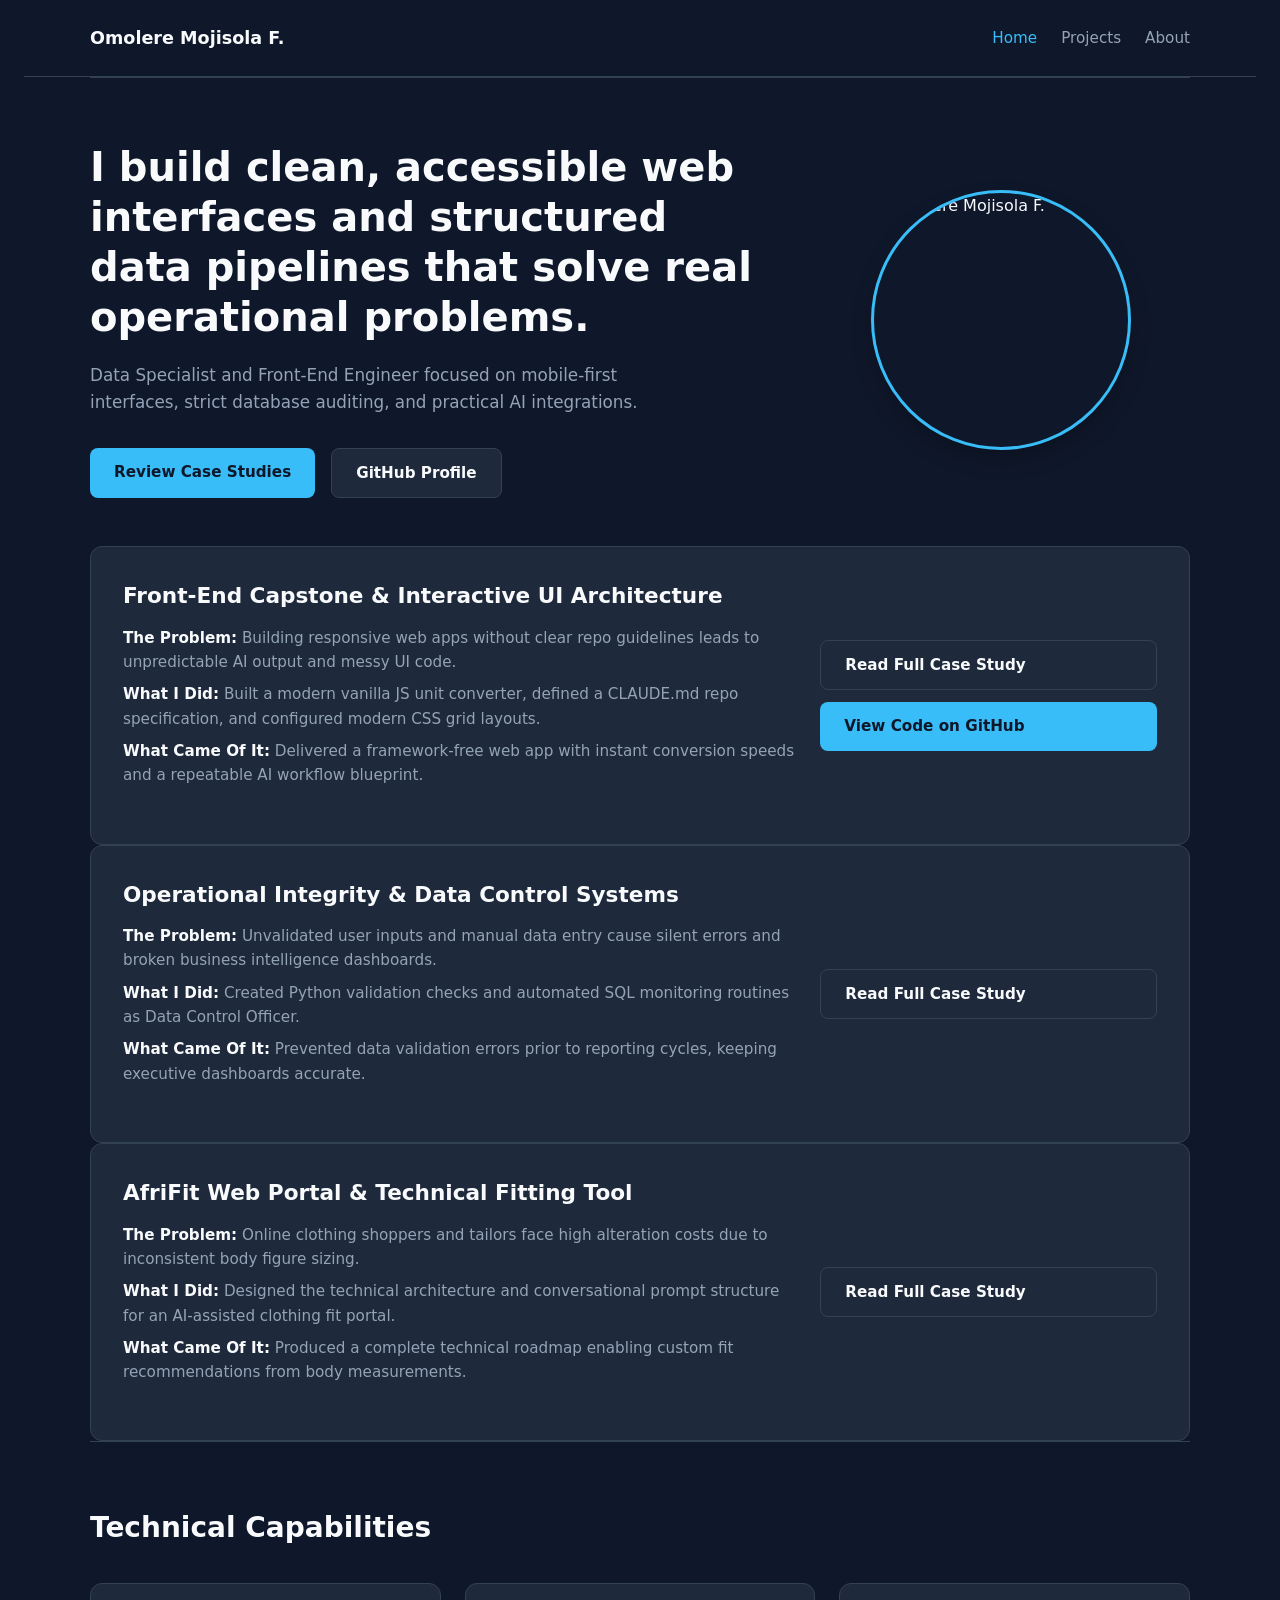
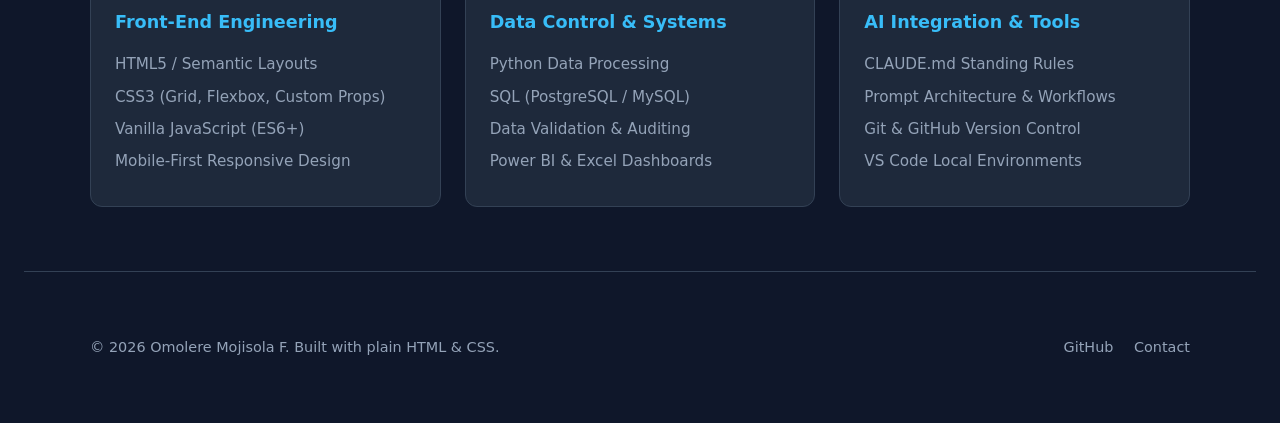
==== index.html @ 1fd0c626 "feat: complete portfolio sitemap and page layouts" ====
<!DOCTYPE html>
<html lang="en">
<head>
  <meta charset="UTF-8">
  <meta name="viewport" content="width=device-width, initial-scale=1.0">
  <title>Omolere Mojisola F. | Front-End & Data Control Engineer</title>
  <link rel="stylesheet" href="style.css">
</head>
<body>

  <!-- Header / Navigation -->
  <header>
    <div class="container">
      <nav>
        <a href="index.html" class="logo">Omolere Mojisola F.</a>
        <ul class="nav-links">
          <li><a href="index.html" class="active">Home</a></li>
          <li><a href="projects.html">Projects</a></li>
          <li><a href="about.html">About</a></li>
        </ul>
      </nav>
    </div>
  </header>

  <main class="container">

    <!-- Hero Section -->
    <section class="hero">
      <div class="hero-container">
        <div class="hero-text">
          <h1>I build clean, accessible web interfaces and structured data pipelines that solve real operational problems.</h1>
          <p>Data Specialist and Front-End Engineer focused on mobile-first interfaces, strict database auditing, and practical AI integrations.</p>
          <div class="hero-ctas">
            <a href="#cases" class="btn btn-primary">Review Case Studies</a>
            <a href="https://github.com/Mkof37" target="_blank" rel="noopener noreferrer" class="btn btn-secondary">GitHub Profile</a>
          </div>
        </div>
        <div class="hero-image-wrapper">
          <img src="C:\Users\Mojisola.Omolere\Desktop\2026_2027 Financial Year\Flyrank AI\Portfolio\img\pro-removebg-preview.png" alt="Omolere Mojisola F." class="profile-img">
        </div>
      </div>
    </section>

    <!-- Featured Case Studies Section --
    <section id="cases">
      <h2 class="section-title">Featured Case Studies</h2>
      <div class="cases-grid">

        <!-- Case 1 (Lead) -->
        <article class="case-card">
          <div class="case-body">
            <h3>Front-End Capstone & Interactive UI Architecture</h3>
            <div class="case-beats">
              <p><strong>The Problem:</strong> Building responsive web apps without clear repo guidelines leads to unpredictable AI output and messy UI code.</p>
              <p><strong>What I Did:</strong> Built a modern vanilla JS unit converter, defined a CLAUDE.md repo specification, and configured modern CSS grid layouts.</p>
              <p><strong>What Came Of It:</strong> Delivered a framework-free web app with instant conversion speeds and a repeatable AI workflow blueprint.</p>
            </div>
          </div>
          <div class="case-action">
            <a href="projects.html#capstone" class="btn btn-secondary">Read Full Case Study</a>
            <a href="https://github.com/Mkof37/Front_End_Capstone" target="_blank" rel="noopener noreferrer" class="btn btn-primary">View Code on GitHub</a>
          </div>
        </article>

        <!-- Case 2 -->
        <article class="case-card">
          <div class="case-body">
            <h3>Operational Integrity & Data Control Systems</h3>
            <div class="case-beats">
              <p><strong>The Problem:</strong> Unvalidated user inputs and manual data entry cause silent errors and broken business intelligence dashboards.</p>
              <p><strong>What I Did:</strong> Created Python validation checks and automated SQL monitoring routines as Data Control Officer.</p>
              <p><strong>What Came Of It:</strong> Prevented data validation errors prior to reporting cycles, keeping executive dashboards accurate.</p>
            </div>
          </div>
          <div class="case-action">
            <a href="projects.html#data-control" class="btn btn-secondary">Read Full Case Study</a>
          </div>
        </article>

        <!-- Case 3 -->
        <article class="case-card">
          <div class="case-body">
            <h3>AfriFit Web Portal & Technical Fitting Tool</h3>
            <div class="case-beats">
              <p><strong>The Problem:</strong> Online clothing shoppers and tailors face high alteration costs due to inconsistent body figure sizing.</p>
              <p><strong>What I Did:</strong> Designed the technical architecture and conversational prompt structure for an AI-assisted clothing fit portal.</p>
              <p><strong>What Came Of It:</strong> Produced a complete technical roadmap enabling custom fit recommendations from body measurements.</p>
            </div>
          </div>
          <div class="case-action">
            <a href="projects.html#afrifit" class="btn btn-secondary">Read Full Case Study</a>
          </div>
        </article>

      </div>
    </section>

    <!-- Technical Skill Matrix -->
    <section>
      <h2 class="section-title">Technical Capabilities</h2>
      <div class="skills-grid">
        <div class="skill-category">
          <h3>Front-End Engineering</h3>
          <ul>
            <li>HTML5 / Semantic Layouts</li>
            <li>CSS3 (Grid, Flexbox, Custom Props)</li>
            <li>Vanilla JavaScript (ES6+)</li>
            <li>Mobile-First Responsive Design</li>
          </ul>
        </div>
        <div class="skill-category">
          <h3>Data Control & Systems</h3>
          <ul>
            <li>Python Data Processing</li>
            <li>SQL (PostgreSQL / MySQL)</li>
            <li>Data Validation & Auditing</li>
            <li>Power BI & Excel Dashboards</li>
          </ul>
        </div>
        <div class="skill-category">
          <h3>AI Integration & Tools</h3>
          <ul>
            <li>CLAUDE.md Standing Rules</li>
            <li>Prompt Architecture & Workflows</li>
            <li>Git & GitHub Version Control</li>
            <li>VS Code Local Environments</li>
          </ul>
        </div>
      </div>
    </section>

  </main>

  <!-- Footer -->
  <footer>
    <div class="container footer-content">
      <p>&copy; 2026 Omolere Mojisola F. Built with plain HTML &amp; CSS.</p>
      <div class="footer-links">
        <a href="https://github.com/Mkof37" target="_blank" rel="noopener noreferrer">GitHub</a>
        <a href="about.html">Contact</a>
      </div>
    </div>
  </footer>

</body>
</html>
---- style.css ----
/* Custom CSS Variables & Theme Setup */
:root {
  --bg-primary: #0f172a;
  --bg-surface: #1e293b;
  --bg-surface-hover: #334155;
  --text-primary: #f8fafc;
  --text-secondary: #94a3b8;
  --accent-color: #38bdf8;
  --accent-hover: #0284c7;
  --border-color: #334155;
  --radius-md: 8px;
  --radius-lg: 12px;
  --font-sans: system-ui, -apple-system, BlinkMacSystemFont, 'Segoe UI', Roboto, sans-serif;
  --font-mono: 'Fira Code', Consolas, Monaco, monospace;
  --max-width: 1100px;
}

* {
  box-sizing: border-box;
  margin: 0;
  padding: 0;
}

body {
  background-color: var(--bg-primary);
  color: var(--text-primary);
  font-family: var(--font-sans);
  line-height: 1.6;
  padding: 0 1.5rem;
}

.container {
  max-width: var(--max-width);
  margin: 0 auto;
}

/* Header & Navigation */
header {
  border-bottom: 1px solid var(--border-color);
  padding: 1.5rem 0;
}

nav {
  display: flex;
  justify-content: space-between;
  align-items: center;
}

.logo {
  font-weight: 700;
  font-size: 1.1rem;
  color: var(--text-primary);
  text-decoration: none;
}

.nav-links {
  display: flex;
  gap: 1.5rem;
  list-style: none;
}

.nav-links a {
  color: var(--text-secondary);
  text-decoration: none;
  font-size: 0.95rem;
  transition: color 0.2s;
}

.nav-links a:hover,
.nav-links a.active {
  color: var(--accent-color);
}

/* Hero Section Layout */
.hero {
  padding: 4rem 0 3rem;
}

.hero-container {
  display: grid;
  grid-template-columns: 1fr;
  gap: 2.5rem;
  align-items: center;
}

@media (min-width: 768px) {
  .hero-container {
    grid-template-columns: 1.8fr 1fr;
  }
}

.hero-text h1 {
  font-size: clamp(1.8rem, 3.5vw, 2.5rem);
  line-height: 1.25;
  margin-bottom: 1.25rem;
}

.hero-text p {
  color: var(--text-secondary);
  font-size: 1.05rem;
  margin-bottom: 2rem;
  max-width: 600px;
}

.hero-ctas {
  display: flex;
  gap: 1rem;
  flex-wrap: wrap;
}

/* Profile Image Styling */
.hero-image-wrapper {
  display: flex;
  justify-content: center;
  align-items: center;
}

.profile-img {
  width: 220px;
  height: 220px;
  object-fit: cover;
  border-radius: 50%;
  border: 3px solid var(--accent-color);
  box-shadow: 0 10px 25px -5px rgba(0, 0, 0, 0.3);
  transition: transform 0.3s ease;
}

@media (min-width: 768px) {
  .profile-img {
    width: 260px;
    height: 260px;
  }
}

.profile-img:hover {
  transform: scale(1.02);
}

/* Buttons */
.btn {
  display: inline-block;
  padding: 0.75rem 1.5rem;
  border-radius: var(--radius-md);
  font-weight: 600;
  text-decoration: none;
  font-size: 0.95rem;
  transition: background-color 0.2s, border-color 0.2s;
}

.btn-primary {
  background-color: var(--accent-color);
  color: var(--bg-primary);
}

.btn-primary:hover {
  background-color: var(--accent-hover);
}

.btn-secondary {
  border: 1px solid var(--border-color);
  color: var(--text-primary);
  background-color: var(--bg-surface);
}

.btn-secondary:hover {
  background-color: var(--bg-surface-hover);
}

/* Section Common */
section {
  padding: 4rem 0;
  border-top: 1px solid var(--border-color);
}

.section-title {
  font-size: 1.75rem;
  margin-bottom: 2rem;
}

/* Case Studies Cards */
.cases-grid {
  display: flex;
  flex-direction: column;
  gap: 2rem;
}

.case-card {
  background-color: var(--bg-surface);
  border: 1px solid var(--border-color);
  border-radius: var(--radius-lg);
  padding: 2rem;
  display: grid;
  grid-template-columns: 1fr;
  gap: 1.5rem;
}

@media (min-width: 768px) {
  .case-card {
    grid-template-columns: 2fr 1fr;
    align-items: center;
  }
}

.case-body h3 {
  font-size: 1.35rem;
  margin-bottom: 0.75rem;
  color: var(--text-primary);
}

.case-beats {
  color: var(--text-secondary);
  font-size: 0.95rem;
  margin-bottom: 1.5rem;
}

.case-beats p {
  margin-bottom: 0.5rem;
}

.case-beats strong {
  color: var(--text-primary);
}

.case-action {
  display: flex;
  flex-direction: column;
  gap: 0.75rem;
}

/* Skills Matrix */
.skills-grid {
  display: grid;
  grid-template-columns: repeat(auto-fit, minmax(280px, 1fr));
  gap: 1.5rem;
}

.skill-category {
  background-color: var(--bg-surface);
  border: 1px solid var(--border-color);
  border-radius: var(--radius-lg);
  padding: 1.5rem;
}

.skill-category h3 {
  font-size: 1.1rem;
  color: var(--accent-color);
  margin-bottom: 1rem;
}

.skill-category ul {
  list-style: none;
  color: var(--text-secondary);
  font-size: 0.95rem;
}

.skill-category li {
  margin-bottom: 0.5rem;
}

/* Footer */
footer {
  padding: 4rem 0;
  border-top: 1px solid var(--border-color);
  color: var(--text-secondary);
  font-size: 0.9rem;
}

.footer-content {
  display: flex;
  justify-content: space-between;
  align-items: center;
  flex-wrap: wrap;
  gap: 1rem;
}

.footer-links a {
  color: var(--text-secondary);
  text-decoration: none;
  margin-left: 1rem;
}

.footer-links a:hover {
  color: var(--accent-color);
}
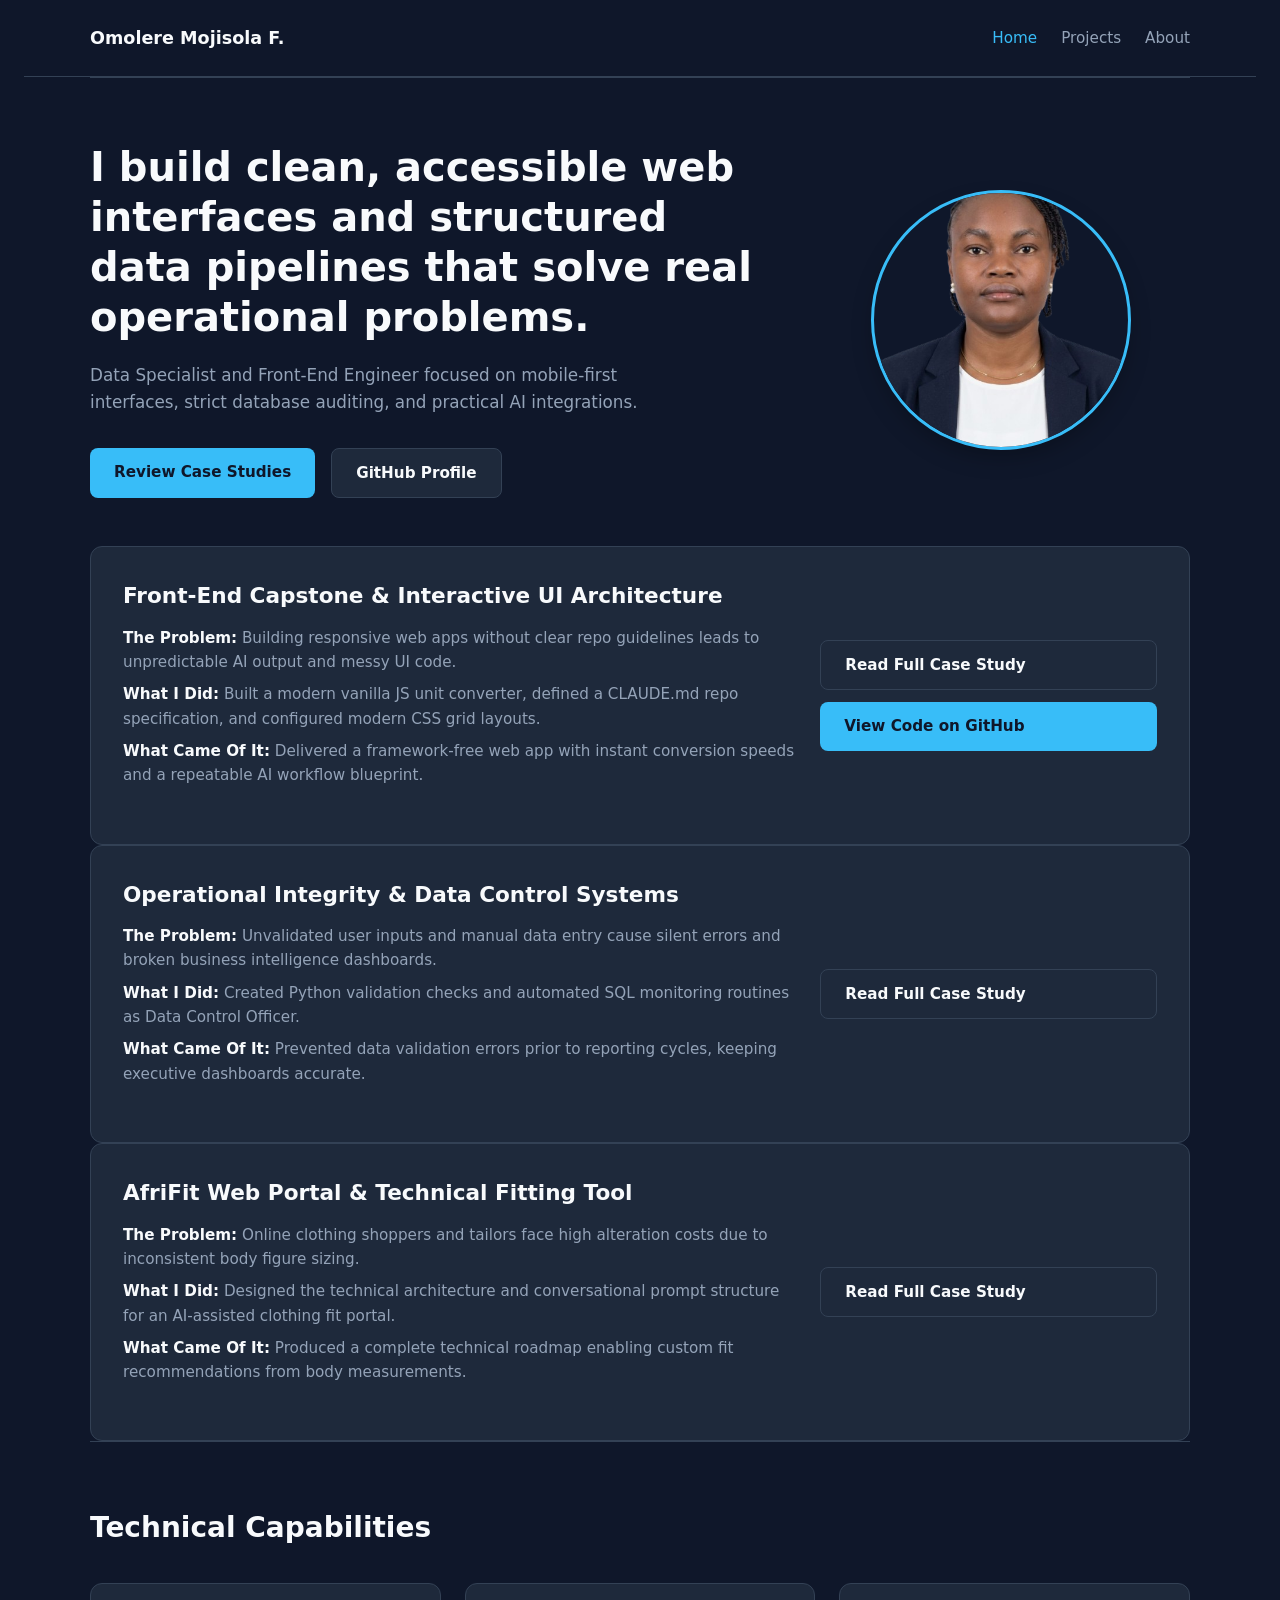
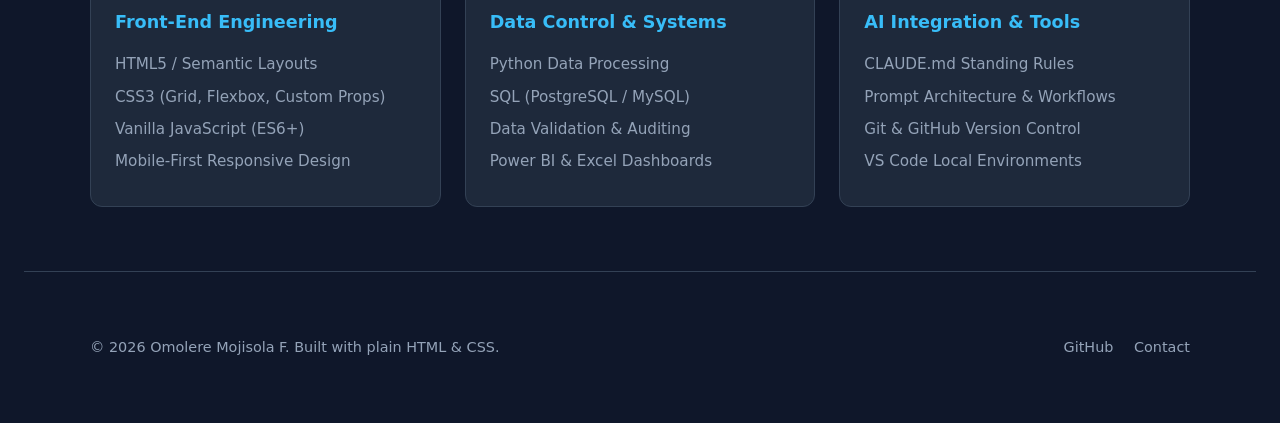
==== commit b718e27b: "fix: use relative profile image path" ====
--- a/index.html
+++ b/index.html
@@ -36,7 +36,7 @@
           </div>
         </div>
         <div class="hero-image-wrapper">
-          <img src="C:\Users\Mojisola.Omolere\Desktop\2026_2027 Financial Year\Flyrank AI\Portfolio\img\pro-removebg-preview.png" alt="Omolere Mojisola F." class="profile-img">
+          <img src="img/pro-removebg-preview.png" alt="Omolere Mojisola F." class="profile-img">
         </div>
       </div>
     </section>
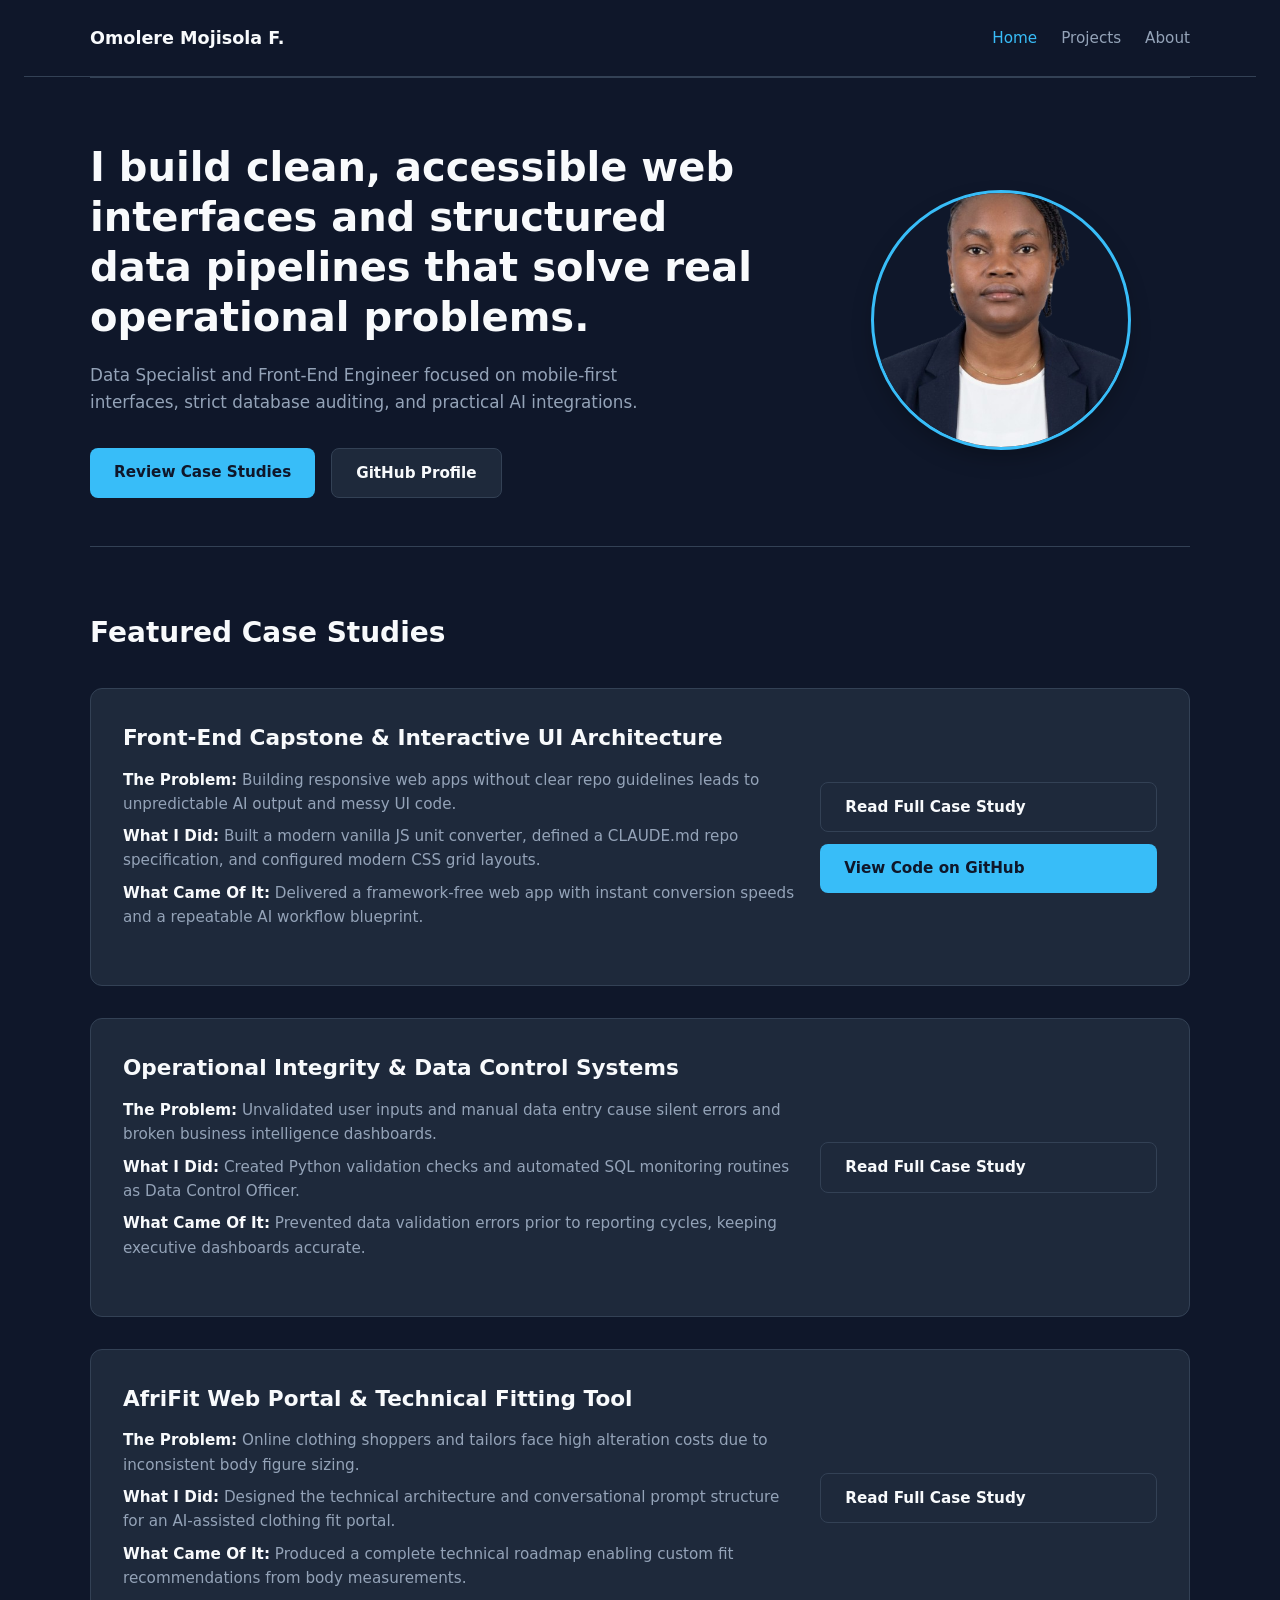
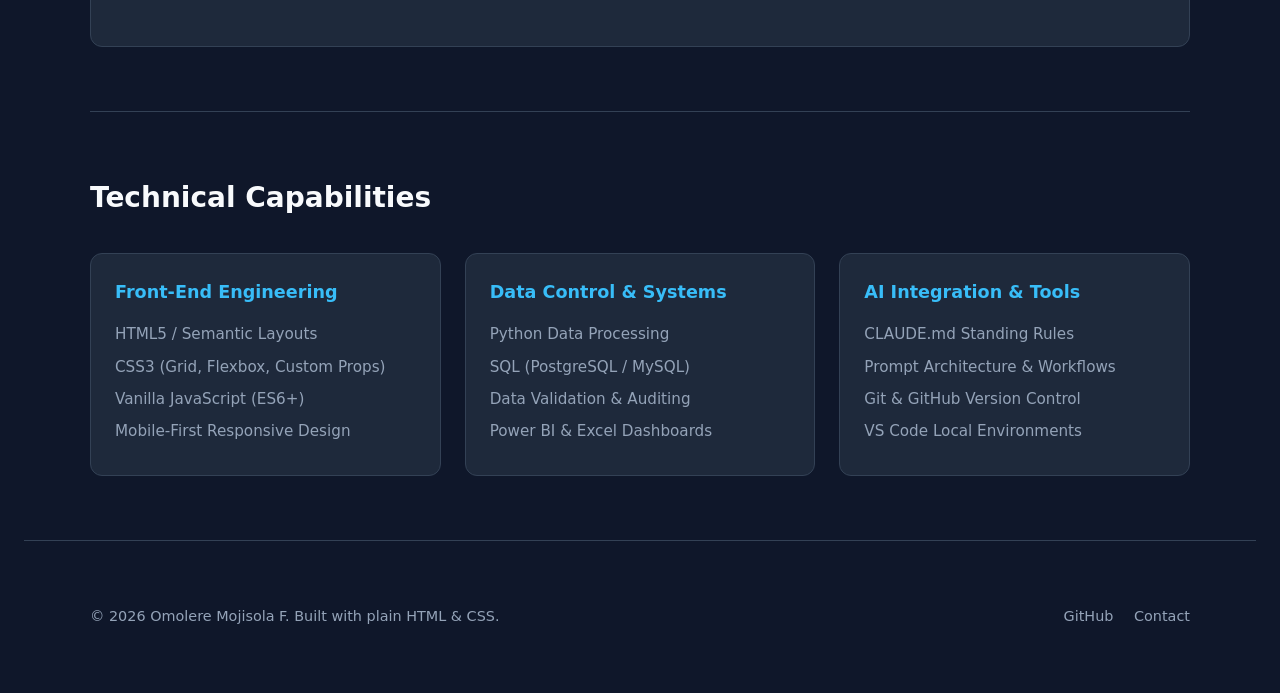
==== commit 587e9b39: "fix: correct favicon paths, broken links, and HTML comment syntax" ====
--- a/index.html
+++ b/index.html
@@ -5,6 +5,9 @@
   <meta name="viewport" content="width=device-width, initial-scale=1.0">
   <title>Omolere Mojisola F. | Front-End & Data Control Engineer</title>
   <link rel="stylesheet" href="style.css">
+  <link rel="icon" type="image/svg+xml" href="img/favicon.svg">
+  <link rel="shortcut icon" type="image/svg+xml" href="img/favicon.svg">
+  <link rel="alternate icon" type="image/svg+xml" href="favicon.svg">
 </head>
 <body>
 
@@ -15,7 +18,7 @@
         <a href="index.html" class="logo">Omolere Mojisola F.</a>
         <ul class="nav-links">
           <li><a href="index.html" class="active">Home</a></li>
-          <li><a href="projects.html">Projects</a></li>
+          <li><a href="project.html">Projects</a></li>
           <li><a href="about.html">About</a></li>
         </ul>
       </nav>
@@ -41,7 +44,7 @@
       </div>
     </section>
 
-    <!-- Featured Case Studies Section --
+    <!-- Featured Case Studies Section -->
     <section id="cases">
       <h2 class="section-title">Featured Case Studies</h2>
       <div class="cases-grid">
@@ -57,7 +60,7 @@
             </div>
           </div>
           <div class="case-action">
-            <a href="projects.html#capstone" class="btn btn-secondary">Read Full Case Study</a>
+            <a href="project.html#capstone" class="btn btn-secondary">Read Full Case Study</a>
             <a href="https://github.com/Mkof37/Front_End_Capstone" target="_blank" rel="noopener noreferrer" class="btn btn-primary">View Code on GitHub</a>
           </div>
         </article>
@@ -73,7 +76,7 @@
             </div>
           </div>
           <div class="case-action">
-            <a href="projects.html#data-control" class="btn btn-secondary">Read Full Case Study</a>
+            <a href="project.html#data-control" class="btn btn-secondary">Read Full Case Study</a>
           </div>
         </article>
 
@@ -88,7 +91,7 @@
             </div>
           </div>
           <div class="case-action">
-            <a href="projects.html#afrifit" class="btn btn-secondary">Read Full Case Study</a>
+            <a href="project.html#afrifit" class="btn btn-secondary">Read Full Case Study</a>
           </div>
         </article>
 
